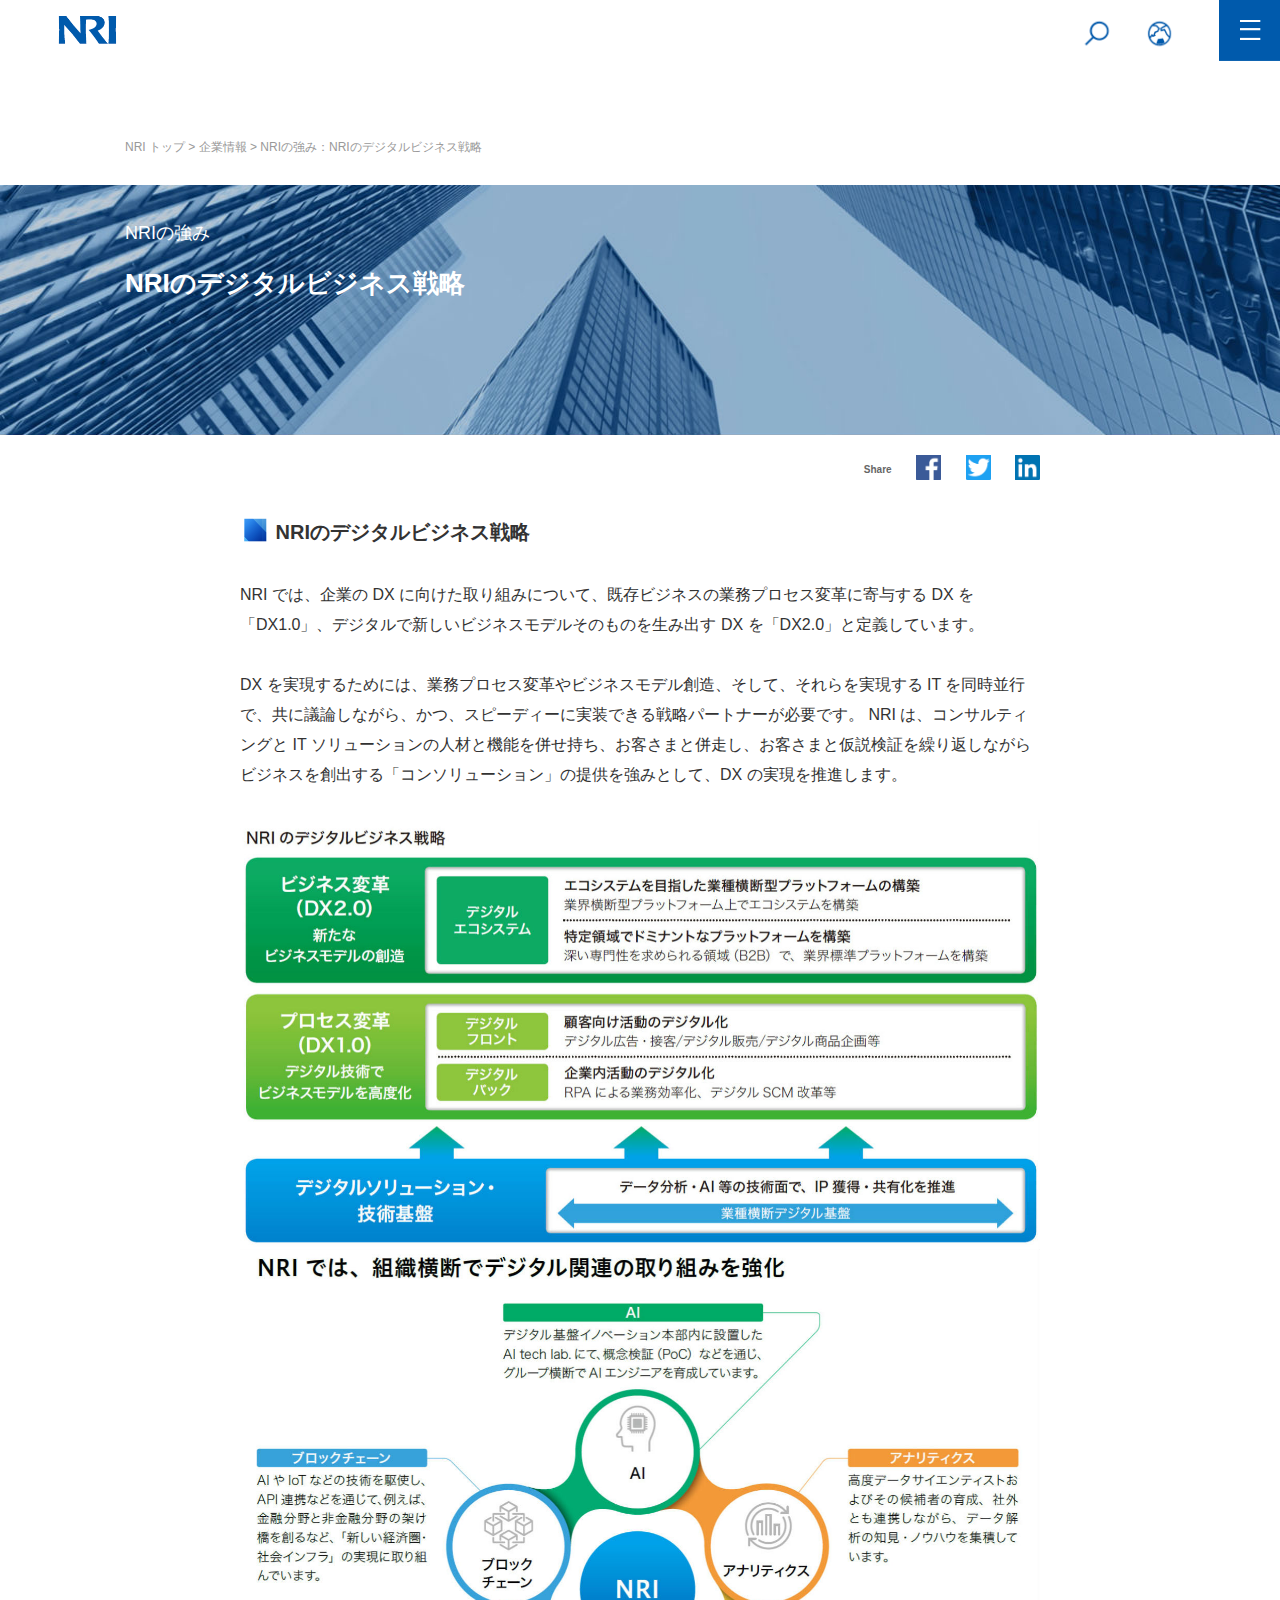
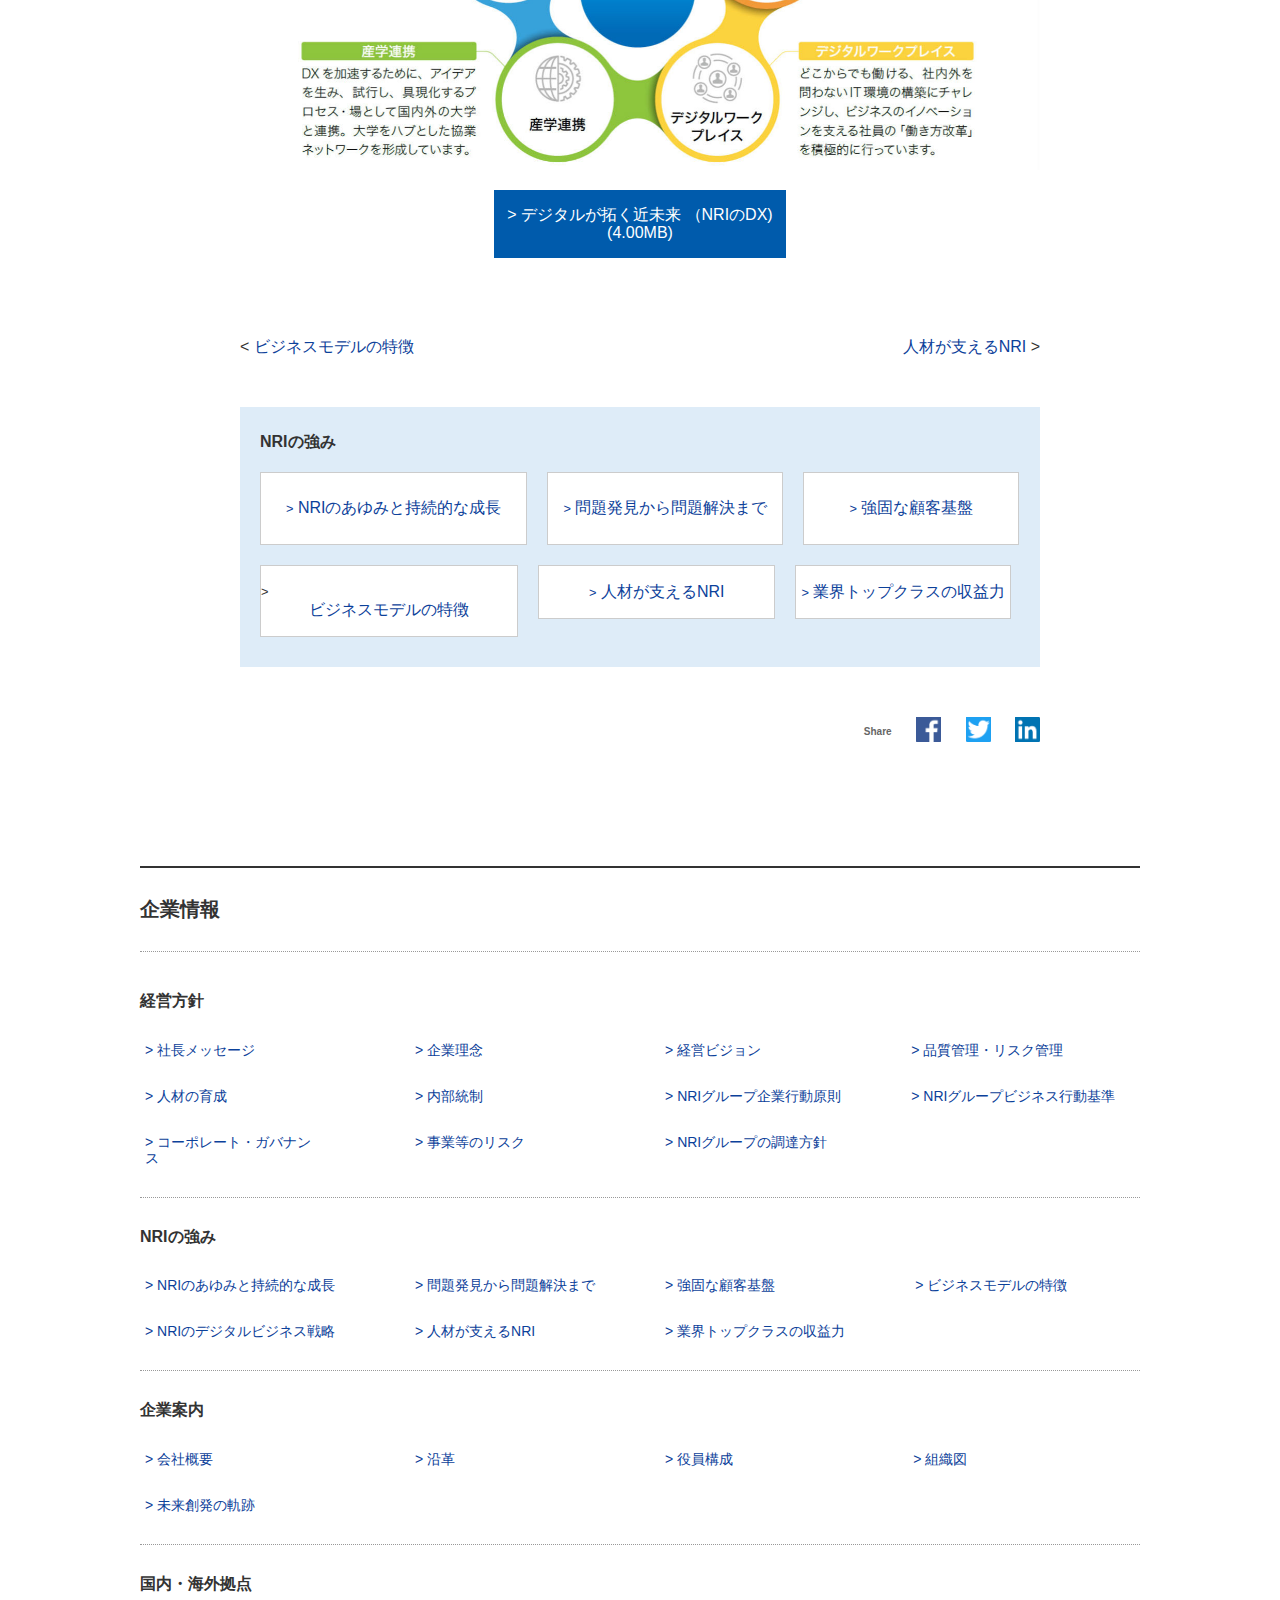
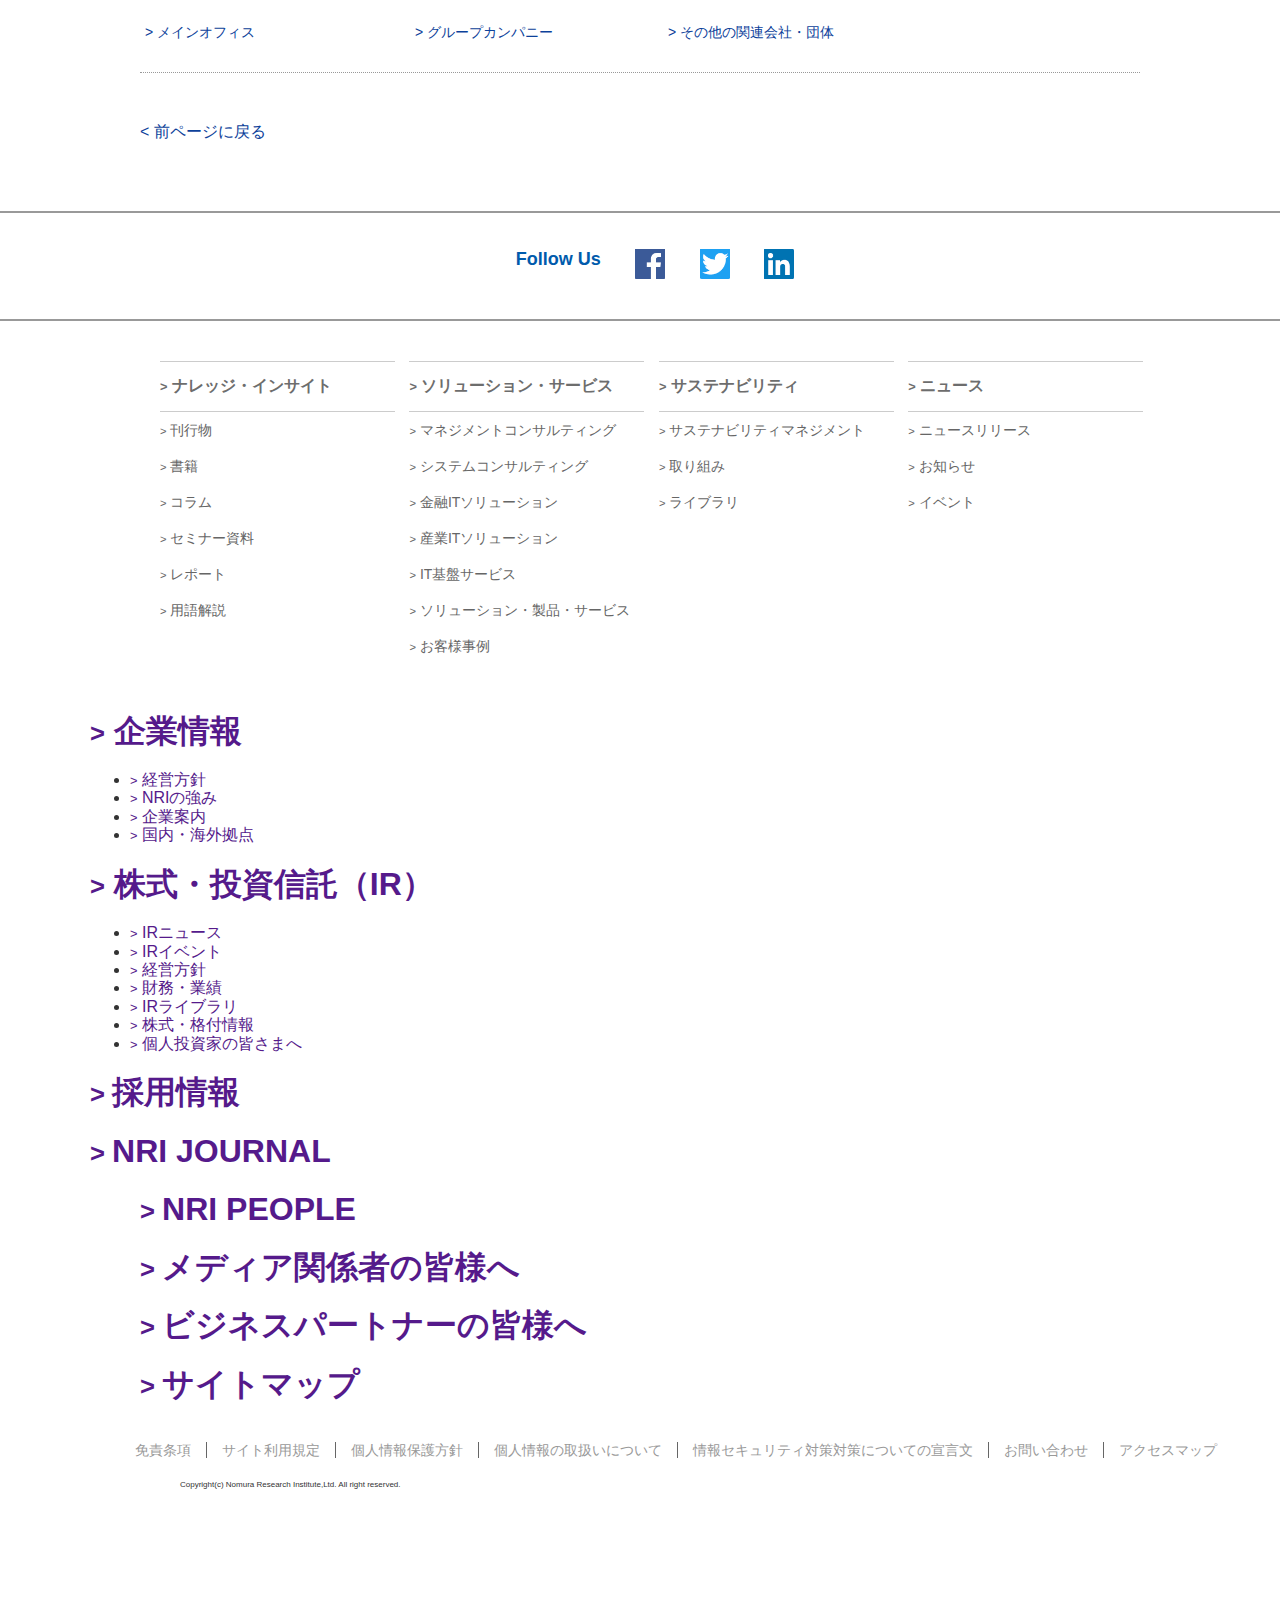
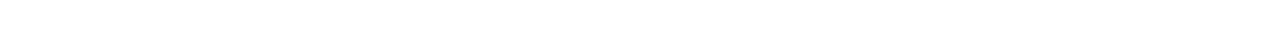
==== NRI/index.html @ 9b0a31e4 "レイアウト崩れの修正途中まで 写真サイズ調整 ファイル名変更" ====
<!DOCTYPE html>
<html lang="ja">

<head>
    <meta charset="UTF-8">
    <title>NRIの強み</title>
    <script src="http://ajax.googleapis.com/ajax/libs/jquery/1.9.1/jquery.min.js"></script>
    <link rel="stylesheet" href="../css/normalize.css">
    <link rel="stylesheet" href="../css/style.css">
    <script>
        $(function () {
            var topBtn = $('.pagetop');
            topBtn.hide();
            $(window).scroll(function () {
                if ($(this).scrollTop() > 100) {
                    topBtn.fadeIn();
                } else {
                    topBtn.fadeOut();
                }
            });
            topBtn.click(function () {
                $('body,  html').animate({
                    scrollTop: 0
                }, 500);
                return false;
            });
        });</script>
</head>

<body>
    <div id="page">
        <div class="headerimages">
            <ul class="topicon">
                <li>
                    <a href="">
                        <img src="../images/04image.png" width="100" height="60" alt="NRI">
                    </a>
                </li>
            </ul>
            <ul class="seach">
                <li>
                    <a href="">
                        <img src="../images/05image.png" width="40" height="35" alt="検索"></a>
                    </a>
                </li>
                <li>
                    <a href="">
                        <img src="../images/06image.png" width="45" height="35" alt="言語">
                    </a>
                </li>
                <li class="memu">
                    <a href="">
                        <img src="../images/10image.png" width="64" height="67" alt="メニュー">
                    </a>
                </li>
            </ul>
        </div>

        <header id="siteheader">
            <div class="topic">
                <p><a href="#">NRI トップ</a> &gt; <a href="#">企業情報</a> &gt; NRIの強み：NRIのデジタルビジネス戦略</p>
            </div>
            <section class="topimage">
                <div class="ontext">
                    <p>NRIの強み</p>
                    <h1>NRIのデジタルビジネス戦略</h1>
                </div>
                <img src="../images/01image.jpg" width="100%" height="250" alt="イメージ画">
            </section>
        </header>

        <div id="pagemain">
            <div class="sns">
                <ul class="snslist">
                    <li class="snstext">Share</li>
                    <li>
                        <a href="">
                            <img src="../images/08image.png" width="25" height="25" alt="facebook">
                        </a>
                    </li>
                    <li>
                        <a href="">
                            <img src="../images/07image.png" width="25" height="25" alt="twitter">
                        </a>
                    </li>
                    <li>
                        <a href="">
                            <img src="../images/09image.png" width="25" height="25" alt="LinkedIn">
                        </a>
                    </li>
                </ul>
            </div>

            <section class="firsttext">
                <ul>
                    <li><img src="../images/indentimage.png" width="30" height="30" alt="インデント"></li>
                    <li class="indenttext">NRIのデジタルビジネス戦略</li>
                </ul>
                <p>NRI では、企業の DX に向けた取り組みについて、既存ビジネスの業務プロセス変革に寄与する
                    DX を「DX1.0」、デジタルで新しいビジネスモデルそのものを生み出す DX を「DX2.0」と定義しています。</p>
                <p>DX を実現するためには、業務プロセス変革やビジネスモデル創造、そして、それらを実現する IT
                    を同時並行で、共に議論しながら、かつ、スピーディーに実装できる戦略パートナーが必要です。
                    NRI は、コンサルティングと IT
                    ソリューションの人材と機能を併せ持ち、お客さまと併走し、お客さまと仮説検証を繰り返しながらビジネスを創出する「コンソリューション」の提供を強みとして、DX
                    の実現を推進します。</p>
                <div class="mainimage">
                    <img src="../images/02image.jpg" width="800" height="430" alt="NRIのデジタルビジネス戦略イメージ">
                    <img src="../images/03image.jpg" width="800" height="520" alt="組織連携図">
                </div>
            </section>

            <div class="pdf">
                <a href="">
                    <p> &gt; デジタルが拓く近未来 （NRIのDX) (4.00MB)</p>
                </a>
            </div>

            <div class="base">
                <div class="back">
                    <p>&lt; <a href="">ビジネスモデルの特徴</a></p>
                </div>

                <div class="next">
                    <p><a href="">人材が支えるNRI </a>&gt;</p>
                </div>
            </div>

            <div class="mass">
                <div class="masstext">
                    <p>NRIの強み</p>
                </div>

                <div class="allblock">
                    <div class="a-block">
                        <a href="">
                            <p><small>&gt;</small> NRIのあゆみと持続的な成長</p>
                        </a>
                    </div>
                    <div class="b-block">
                        <a href="">
                            <p><small>&gt;</small> 問題発見から問題解決まで</p>
                        </a>
                    </div>
                    <div class="c-block">
                        <a href="">
                            <p><small>&gt;</small> 強固な顧客基盤</p>
                        </a>
                    </div>
                    <div class="d-block">
                            <p><small>&gt;</small><a href=""> ビジネスモデルの特徴</a></p>
                    </div>
                    <div class="e-block">
                        <a href="">
                            <p><small>&gt;</small> 人材が支えるNRI</p>
                        </a>
                    </div>
                    <div class="f-block">
                        <a href="">
                            <p><small>&gt;</small> 業界トップクラスの収益力</p>
                        </a>
                    </div>
                </div>
            </div>

            <div class="sns">
                <ul class="snslist">
                    <li class="snstext">Share</li>
                    <li>
                        <a href="">
                            <img src="../images/08image.png" width="25" height="25" alt="facebook">
                        </a>
                    </li>
                    <li>
                        <a href="">
                            <img src="../images/07image.png" width="25" height="25" alt="twitter">
                        </a>
                    </li>
                    <li>
                        <a href="">
                            <img src="../images/09image.png" width="25" height="25" alt="LinkedIn">
                        </a>
                    </li>
                </ul>
            </div>
        </div>

        <div id="pagesub">
            <article>
                <div class="bottomlist">
                    <h1>企業情報</h1>
                </div>
                <section class="listgroup">
                    <h2 class="listheadA">経営方針</h2>
                    <ul class="listgroupA">
                        <div class="diva">
                            <a href="">
                                <li>&gt; 社長メッセージ</li>
                                <li>&gt; 人材の育成</li>
                                <li>&gt; コーポレート・ガバナンス</li>
                            </a>
                        </div>
                    </ul>

                    <ul class="listgroupB">
                        <div class="divb">
                            <a href="">
                                <li>&gt; 企業理念</li>
                                <li>&gt; 内部統制</li>
                                <li>&gt; 事業等のリスク</li>
                            </a>
                        </div>
                    </ul>

                    <ul class="listgroupC">
                        <div class="divc">
                            <a href="">
                                <li>&gt; 経営ビジョン</li>
                                <li>&gt; NRIグループ企業行動原則</li>
                                <li>&gt; NRIグループの調達方針</li>
                            </a>
                        </div>
                    </ul>

                    <ul class="listgroupD">
                        <div class="divd">
                            <a href="">
                                <li>&gt; 品質管理・リスク管理</li>
                                <li>&gt; NRIグループビジネス行動基準</li>
                            </a>
                        </div>
                    </ul>

                    <h2 class="listheadB">NRIの強み</h2>
                    <ul class="listgroupE">
                        <div class="dive">
                            <a href="">
                                <li>&gt; NRIのあゆみと持続的な成長</li>
                                <li>&gt; NRIのデジタルビジネス戦略</li>
                            </a>
                        </div>
                    </ul>

                    <ul class="listgroupF">
                        <div class="divf">
                            <a href="">
                                <li>&gt; 問題発見から問題解決まで</li>
                                <li>&gt; 人材が支えるNRI</li>
                            </a>
                        </div>
                    </ul>

                    <ul class="listgroupG">
                        <div class="divg">
                            <a href="">
                                <li>&gt; 強固な顧客基盤</li>
                                <li>&gt; 業界トップクラスの収益力</li>
                            </a>
                        </div>
                    </ul>

                    <ul class="listgroupH">
                        <div class="divh">
                            <a href="">
                                <li>&gt; ビジネスモデルの特徴</li>
                            </a>
                        </div>
                    </ul>

                    <h2 class="listheadC">企業案内</h2>
                    <ul class="listgroupI">
                        <div class="divi">
                            <a href="">
                                <li>&gt; 会社概要</li>
                                <li>&gt; 未来創発の軌跡</li>
                            </a>
                        </div>
                    </ul>

                    <ul class="listgroupJ">
                        <div class="divj">
                            <a href="">
                                <li>&gt; 沿革</li>
                            </a>
                        </div>
                    </ul>

                    <ul class="listgroupK">
                        <div class="divk">
                            <a href="">
                                <li>&gt; 役員構成</li>
                            </a>
                        </div>
                    </ul>

                    <ul class="listgroupL">
                        <div class="divl">
                            <a href="">
                                <li>&gt; 組織図</li>
                            </a>
                        </div>
                    </ul>

                    <h2 class="listheadD">国内・海外拠点</h2>
                    <ul class="listgroupM">
                        <div class="divm">
                            <a href="">
                                <li>&gt; メインオフィス</li>
                            </a>
                        </div>
                    </ul>

                    <ul class="listgroupN">
                        <div class="divn">
                            <a href="">
                                <li>&gt; グループカンパニー</li>
                            </a>
                        </div>
                    </ul>

                    <ul class="listgroupO">
                        <div class="divo">
                            <a href="">
                                <li>&gt; その他の関連会社・団体</li>
                            </a>
                        </div>
                    </ul>
                    <div class="backb">
                        <p><a href="">&lt; 前ページに戻る</a></p>
                    </div>
                </section>
            </article>
        </div>

        <div class="bottomsns">
            <ul class="bottomsnslist">
                <li class="bottomsnstext">Follow Us</li>
                <li>
                    <a href="">
                        <img src="../images/08image.png" width="30" height="30" alt="facebook">
                    </a>
                </li>
                <li>
                    <a href="">
                        <img src="../images/07image.png" width="30" height="30" alt="twitter">
                    </a>
                </li>
                <li>
                    <a href="">
                        <img src="../images/09image.png" width="30" height="30" alt="LinkedIn">
                    </a>
                </li>
            </ul>
        </div>

        <div id="footer">
            <div class="side">
                <ul class="foot">
                    <li class="footlist">
                        <ul>
                            <li class="footlisttittleA">
                                <a href=""><small>&gt;</small> ナレッジ・インサイト</a>
                            </li>
                            <ul class="footlistmenu">
                                <li><a href=""><small>&gt;</small> 刊行物</a></li>
                                <li><a href=""><small>&gt;</small> 書籍</a></li>
                                <li><a href=""><small>&gt;</small> コラム</a></li>
                                <li><a href=""><small>&gt;</small> セミナー資料</a></li>
                                <li><a href=""><small>&gt;</small> レポート</a></li>
                                <li><a href=""><small>&gt;</small> 用語解説</a></li>
                            </ul>
                        </ul>
                    </li>
                </ul>


                <ul class="foot">
                    <li class="footlist">
                        <ul>
                            <li class="footlisttittleA">
                                <a href=""><small>&gt;</small> ソリューション・サービス</a>
                            </li>
                            <ul class="footlistmenu">
                                <li><a href=""><small>&gt;</small> マネジメントコンサルティング</a></li>
                                <li><a href=""><small>&gt;</small> システムコンサルティング</a></li>
                                <li><a href=""><small>&gt;</small> 金融ITソリューション</a></li>
                                <li><a href=""><small>&gt;</small> 産業ITソリューション</a></li>
                                <li><a href=""><small>&gt;</small> IT基盤サービス</a></li>
                                <li><a href=""><small>&gt;</small> ソリューション・製品・サービス</a></li>
                                <li><a href=""><small>&gt;</small> お客様事例</a></li>
                            </ul>
                        </ul>
                    </li>
                </ul>

                <ul class="foot">
                    <li class="footlist">
                        <ul>
                            <li class="footlisttittleA">
                                <a href=""><small>&gt;</small> サステナビリティ</a>
                            </li>
                            <ul class="footlistmenu">
                                <li><a href=""><small>&gt;</small> サステナビリティマネジメント</a></li>
                                <li><a href=""><small>&gt;</small> 取り組み</a></li>
                                <li><a href=""><small>&gt;</small> ライブラリ</a></li>
                            </ul>
                        </ul>
                    </li>
                </ul>

                <ul class="foot">
                    <li class="footlist">
                        <ul>
                            <li class="footlisttittleA">
                                <a href=""><small>&gt;</small> ニュース</a>
                            </li>
                            <ul class="footlistmenu">
                                <li><a href=""><small>&gt;</small> ニュースリリース</a></li>
                                <li><a href=""><small>&gt;</small> お知らせ</a></li>
                                <li><a href=""><small>&gt;</small> イベント</a></li>
                            </ul>
                        </ul>
                    </li>
                </ul>
            </div>

            <section class="side2">
                <section class="footlistA2">
                    <div class="footlisttittleA2">
                        <a href="">
                            <h1><small>&gt;</small> 企業情報</h1>
                        </a>
                    </div>
                    <ul>
                        <li><a href=""><small>&gt;</small> 経営方針</a></li>
                        <li><a href=""><small>&gt;</small> NRIの強み</a></li>
                        <li><a href=""><small>&gt;</small> 企業案内</a></li>
                        <li><a href=""><small>&gt;</small> 国内・海外拠点</a></li>
                    </ul>
                </section>

                <section class="footlistB">
                    <div class="footlisttittleB">
                        <a href="">
                            <h1><small>&gt;</small> 株式・投資信託（IR）</h1>
                        </a>
                    </div>
                    <ul>
                        <li><a href=""><small>&gt;</small> IRニュース</a></li>
                        <li><a href=""><small>&gt;</small> IRイベント</a></li>
                        <li><a href=""><small>&gt;</small> 経営方針</a></li>
                        <li><a href=""><small>&gt;</small> 財務・業績</a></li>
                        <li><a href=""><small>&gt;</small> IRライブラリ</a></li>
                        <li><a href=""><small>&gt;</small> 株式・格付情報</a></li>
                        <li><a href=""><small>&gt;</small> 個人投資家の皆さまへ</a></li>
                    </ul>
                </section>

                <section class="footlistC">
                    <div class="footlisttittleC">
                        <a href="">
                            <h1><small>&gt; </small>採用情報</h1>
                        </a>
                </section>

                <section class="footlistD">
                    <div class="footlisttittleD">
                        <a href="">
                            <h1><small>&gt; </small>NRI JOURNAL</h1>
                        </a>
                </section>
            </section>

            <section class="side">
                <section class="footlistE">
                    <div class="footlisttittleE">
                        <a href="">
                            <h1><small>&gt; </small>NRI PEOPLE</h1>
                        </a>
                    </div>
                </section>

                <section class="footlistF">
                    <div class="footlisttittleF">
                        <a href="">
                            <h1><small>&gt; </small>メディア関係者の皆様へ</h1>
                        </a>
                </section>

                <section class="footlistG">
                    <div class="footlisttittleG">
                        <a href="">
                            <h1><small>&gt; </small>ビジネスパートナーの皆様へ</h1>
                        </a>
                </section>

                <section class="footlistH">
                    <div class="footlisttittleH">
                        <a href="">
                            <h1><small>&gt; </small>サイトマップ</h1>
                        </a>
                </section>
            </section>
        </div>
    </div>

    <fotter id="sitefotter">
        <nav id="fotternavi">
            <ul>
                <li><a href="">免責条項</a></li>
                <li><a href="">サイト利用規定</a></li>
                <li><a href="">個人情報保護方針</a></li>
                <li><a href="">個人情報の取扱いについて</a></li>
                <li><a href="">情報セキュリティ対策対策についての宣言文</a></li>
                <li><a href="">お問い合わせ</a></li>
                <li><a href="">アクセスマップ</a></li>
            </ul>
        </nav>

        <p id="copyright"><small>Copyright(c) Nomura Research Institute,Ltd. All right reserved.</small></p>
        <p class="pagetop"><a href="#page"><img src="../images/11image.png" width="70" height="70" alt="pagetop"></a>
        </p>
    </fotter>


</body>

</html>
---- css/style.css ----
body {color: #333333;}
body {
    font-family: sans-serif;
}

/*ヘッダー*/
.headerimages ul {
    list-style: none;
    text-align: right;
    margin: 0;
}
.headerimages {
    margin-bottom: 70px;
}
.headerimages::before {
    clear: both;
    content: "";
    display: block;
}

.seach li {
    display: inline-block;
    vertical-align: middle;
    padding-left: 15px;
}
.memu a {
    padding-left: 15px;
}
.seacha li a {
    display: block;
}
.topicon {
    text-align: left;
    float: left;
    left: 0;
    top: 0;
    margin: 0;
    padding-left: 40px;
}

.topic p {
    color: #999;
    padding: 0;
    font-size: 12px;
    width: 400px;
    margin: 0 0 30px 125px;
}
.topic a { 
    color: #999;
}
a {
    text-decoration: none;
}

.topic p a:visited {
    color: #999;
}
.ontext p {
    font-size: 18px;
    margin: 0;
}
.ontext h1 {
    font-size: 26px;
    margin-top: 25px;
}
.ontext {
    color: #fff;
    width: 500px;
    position: absolute;
    top: 38px;
    left: 125px;
}
.topimage {
    position: relative;
}
.topimage img {vertical-align: bottom;}
.snstext {
    font-weight: bold;
    font-size: 10px;
    color: #666666;
}
.sns ul {
    text-align: right;
    margin: 20px auto 20px;
    width: 800px;
    padding: 0;
}
.sns ul li {
    list-style: none;
    display: inline-block;
    vertical-align: middle;
}
.sns ul li a {
    padding-left: 20px;
}

/*pagebody*/
#pagemain {
    width: 1100px;
    margin: 0 auto 120px;
}
#sitefotter {
    width: 1100px;
    margin: 0 auto;
}

.firsttext ul {
    font-size: 20px;
    font-weight: bold;
    width: 800px;
    margin-bottom: 35px;
    margin: 30px auto;
    padding-top: 5px;
    list-style: none;
    padding: 0;
}
.firsttext ul li {
    display: inline-block;
    vertical-align: middle;
}
.firsttext p {
    font-size: 16px;
    line-height: 1.875;
    width: 800px;
    margin: 0 auto 30px;
}
.mainimage img {
    margin: 0 auto;
    display: block;
}

/*pdf*/
.pdf p {
    color: #fff;
    background-color: #005bac;
    border: solid 1px #005bac;
    width: 280px;
    margin: 20px auto;
    padding: 15px 5px;
    text-align: center;
}
.pdf a {
    text-decoration: none;
    display: block;
}
.pdf a:hover {
    opacity: 0.8;
    transition: 0.6s;
}

/*両サイド*/
.base {
    clear: both;
    content: "";
    display: block;
    margin: 80px 150px 0;
}
.back p {
    text-align: left;
    float: left;
    padding: 0;
    margin: 0;
}
.next p {
    text-align: right;
}
.base a {
    color: #0c419a;
    text-decoration: none;
}
.base a:hover {text-decoration: underline;}

/*6ブロ*/
.masstext {
    font-weight: bold;
    padding: 10px 0 5px 20px;
}
.mass {
    background-color: #deecf8;
    width: 800px;
    height: 260px;
    margin: 50px auto;
}
.mass a {
    color: #0c419a;
    text-decoration: none;
    display: block;
    transition: 0.6s;
}
.allblock a:hover {
    background-color: #f4f4f4;
}
.mass:after {
    clear: both;
    content: "";
    display: block;
}
.a-block, 
.b-block, 
.c-block, 
.d-block,
.e-block,
.f-block {
    float: left;
    margin-left: 20px;
    margin-bottom: 20px;
    background-color: #fff;
    border: solid #ccc;
    border-width: thin;
}
.a-block a {padding: 10px 25px;}
.b-block a {padding: 10px 15px;}
.c-block a {padding: 10px 45px;}
.d-block a {padding: 1px 48px;}
.e-block a {padding: 1px 50px;}
.f-block a {padding: 1px 5px;}

.middlesns {
    clear: both;
    content: "";
    display: block;
    margin-bottom: 140px;
}
.subimage {
    float: right;
    margin: 10px 300px 100px;
}
.bottomlist {
    clear: both;
    content: "";
    display: block;
}

/*リスト*/
#footer::after {
    clear: both;
    content: "";
    display: block;
}
#pagesub {
    width: 1100px;
    margin: 0 auto;
}
.bottomlist h1 {
    border-top: solid 2px #333333;
    border-bottom: dotted 1px #999999;
    margin: 0 50px;
    padding: 30px 0;
    font-size: 20px;
}
.listheadA {
    margin-left: 50px;
    margin-top: 40px;
    margin-bottom: 0;
    font-size: 16px;
}
.listgroupA {
    list-style: none;
    margin-left: 0px;
    margin-right: 20px;
    width: 210px;
    float: left;
}
.listgroup li {
    padding: 15px;
    font-size: 14px;
    color: #0c419a;
    list-style: none;
}

a li:hover {text-decoration: underline;}

.listgroupB {float: left;}

.listgroupC {
    float: left;
    padding-left: 40px;
    margin-left: 70px;
}

.listgroupD {float: left;}

.listgroupD li {padding-right: 40px;}

.listheadB {
    clear: both;
    content: "";
    display: block;
    border-top: 1px dotted #999999;
    margin: 0 50px;
    padding: 30px 0 0;
    font-size: 16px;
}
.listgroupE {
    float: left;
    margin-left: 0px;
    margin-right: 20px;
    width: 230px;
}
.listgroupF {
    float: left;
    padding-left: 20px;
}
.listgroupG,
.listgroupH {float: left;}

.listheadC {
    clear: both;
    content: "";
    display: block;
    border-top: 1px dotted #999999;
    margin: 0 50px;
    padding: 30px 0 0;
    font-size: 16px;
}

.listgroupI {
    float: left;
    margin-left: 0px;
    margin-right: 20px;
    width: 210px;
}

.listgroupJ {float: left;}

.listgroupK {
    float: left;
    margin-left: 140px;
}
.listgroupL {
    float: left;
    margin-left: 110px;
}
.listheadD {
    clear: both;
    content: "";
    display: block;
    border-top: 1px dotted #999999;
    margin: 0 50px;
    padding: 30px 0 0;
    font-size: 16px;
}
.listgroupM {
    float: left;
    margin-left: 0px;
    margin-right: 20px;
    width: 210px;
}

.listgroupN {float: left;}

.listgroupO {
    float: left;
    margin-left: 45px;
}
.backb p  {
    clear: both;
    content: "";
    display: block;
    border-top: 1px dotted #999999;
    margin: 0 0 0 50px;
    padding: 50px 0 70px;
    font-size: 16px;
    color: #0c419a;
    width: 1000px;
}
.backb a {color: #0c419a}

.backb a:hover{
    text-decoration: underline;
    color: #0c419a;
}
.bottomsns {
    border: solid 2px #999999;
    border-left: none;
    border-right: none;
}
.bottomsnslist {
    list-style: none;
    text-align: center;
    padding: 20px 0;
}
.bottomsnslist li {
    display: inline-block;
    padding-left: 30px;
    vertical-align: text-top;
}
.bottomsnstext {
    color: #005bac;
    font-weight: bold;
    font-size: 18px;
}
/*下部リスト*/
#footer {
    width: 1100px;
    margin: 40px auto;
}





.side {
    width: 1000px;
    margin: 0 auto;
}
.side li {
    list-style: none;
}
.foot {
    display: inline-block;
    vertical-align: top;
    display: inline-block;
    padding-left: 20px;
    margin: 0;
    width: 225px;
    height: 330px;
}
.footlist {
    height: 300px;
    width: 235px;
}
.foot:last-child {
    margin-right: 0;
}
.foot ul {
    padding: 0;
}
.footlisttittleA {
    border-top: solid 1px #cccccc;
    border-bottom: solid 1px #cccccc;
}
.footlisttittleA a {
    font-size: 16px;
    font-weight: bold;
    color: #6D6D6D;
    padding: 15px 0;
    margin: 0;
    display: block;
}  
.footlistmenu a {
    padding: 10px 0;
    display: block;
    font-size: 14px;
    color: #666666;
}
.foot a:hover {
    text-decoration: underline;
}
















/*フッター*/

#fotternavi ul {
    list-style: none;
    margin: 40px 0 20px 80px;
}
#fotternavi li  {
    text-decoration: none;
    font-size: 14px;
    border-left: solid 1px #666666;
    padding: 0 15px;
    text-align: center;
    float: left;
}    
#fotternavi ul :first-child {
    border-left: none;
}
#fotternavi a { 
    color: #999;
    padding-bottom: 1px;}

#fotternavi ul li a:hover { 
    text-decoration: underline;}

#fotternavi {
    clear: both;
    content: "";
    display: block;
}

#copyright {
    clear: both;
    content: "";
    display: block;
    font-size: 10px;
    float: left;
    margin: 20px 0 150px 180px;
}
.pagetop {
    position: fixed;
    bottom: 0px;
    right: 0px;
}
p.pagetop {
    margin: 0;
}
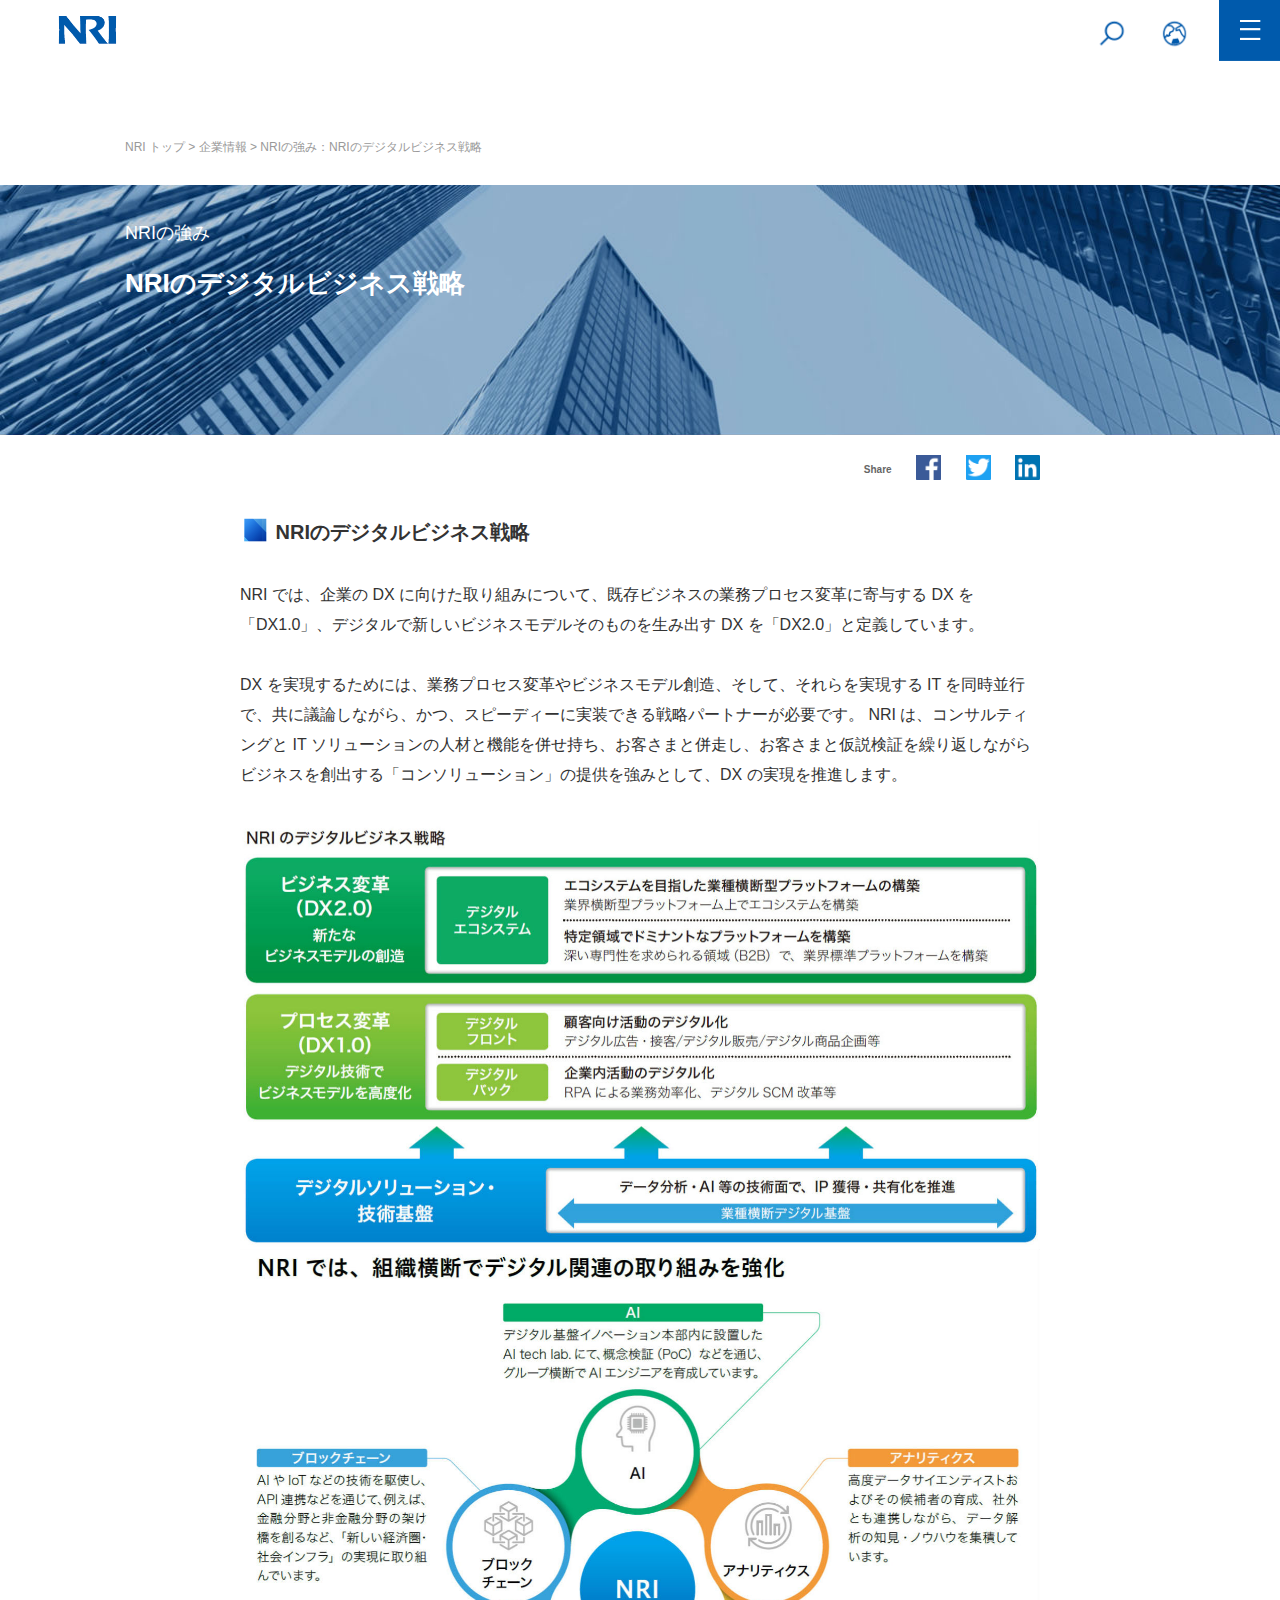
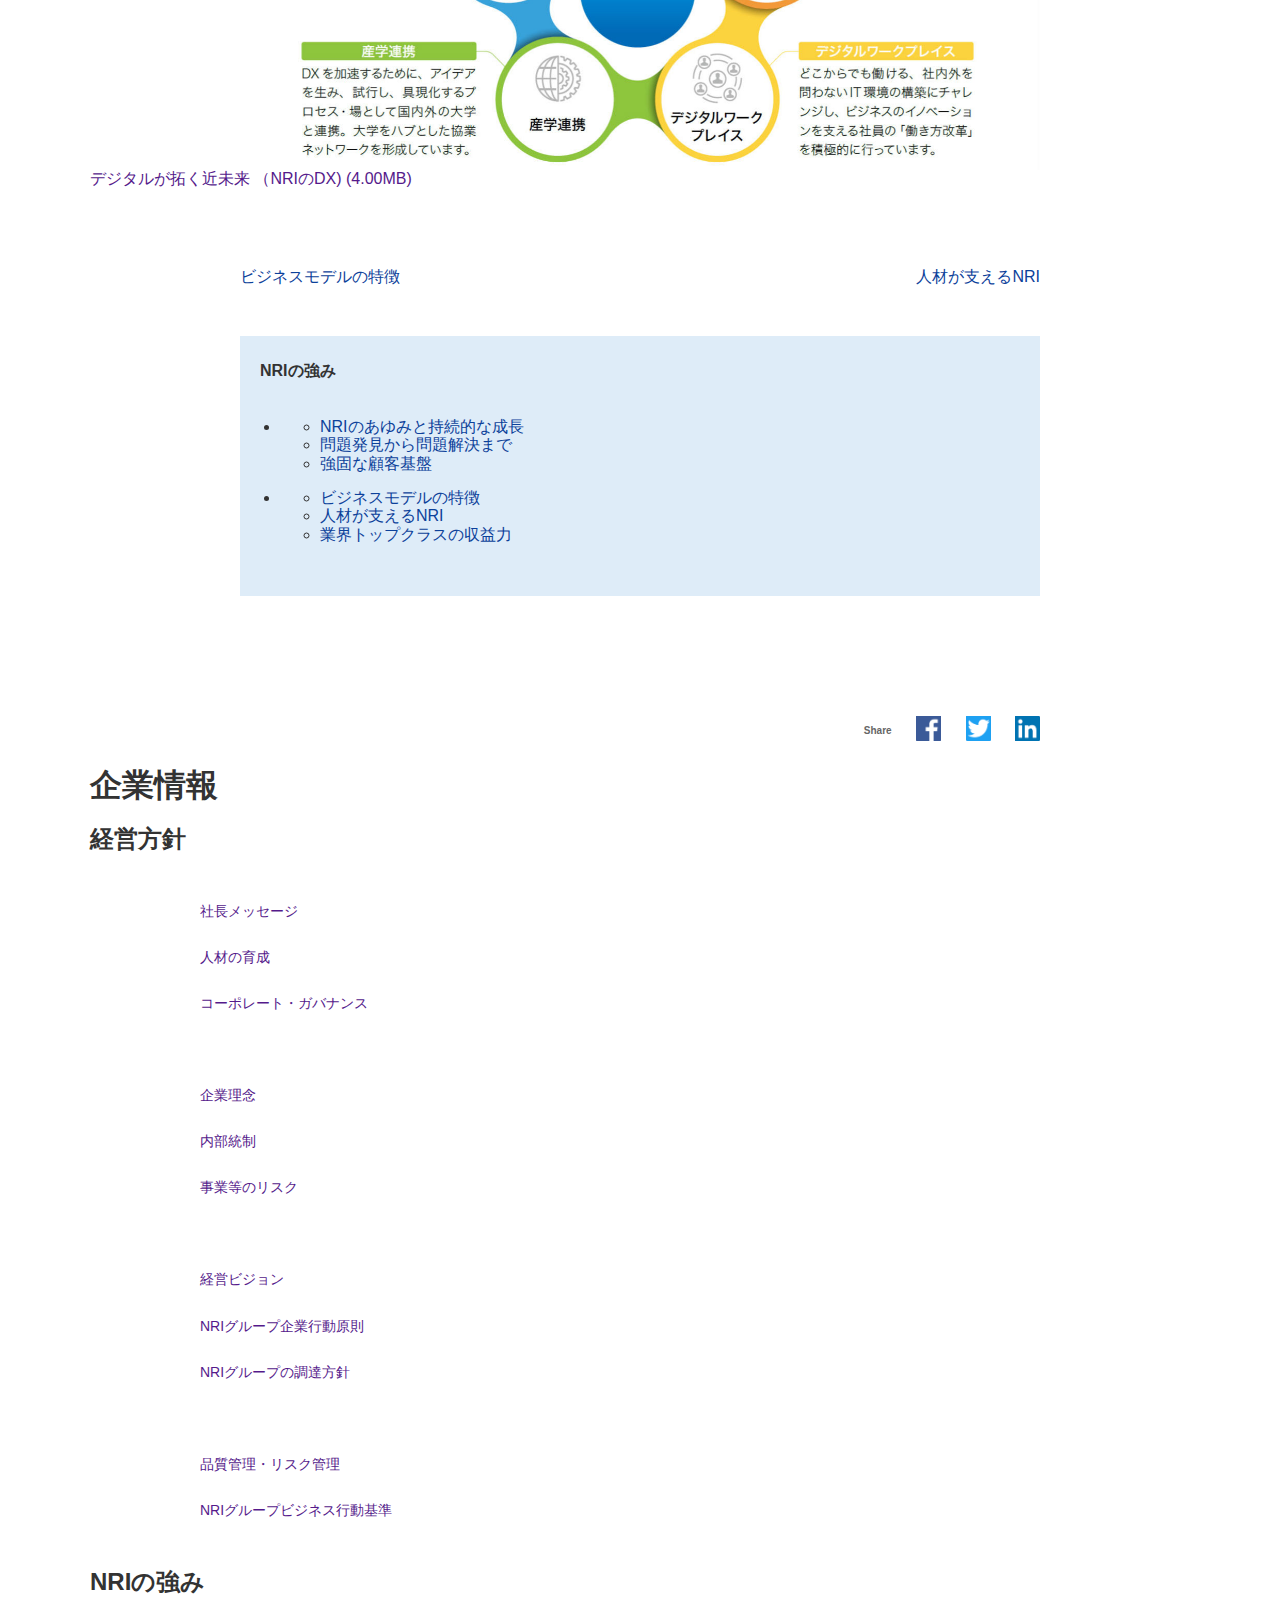
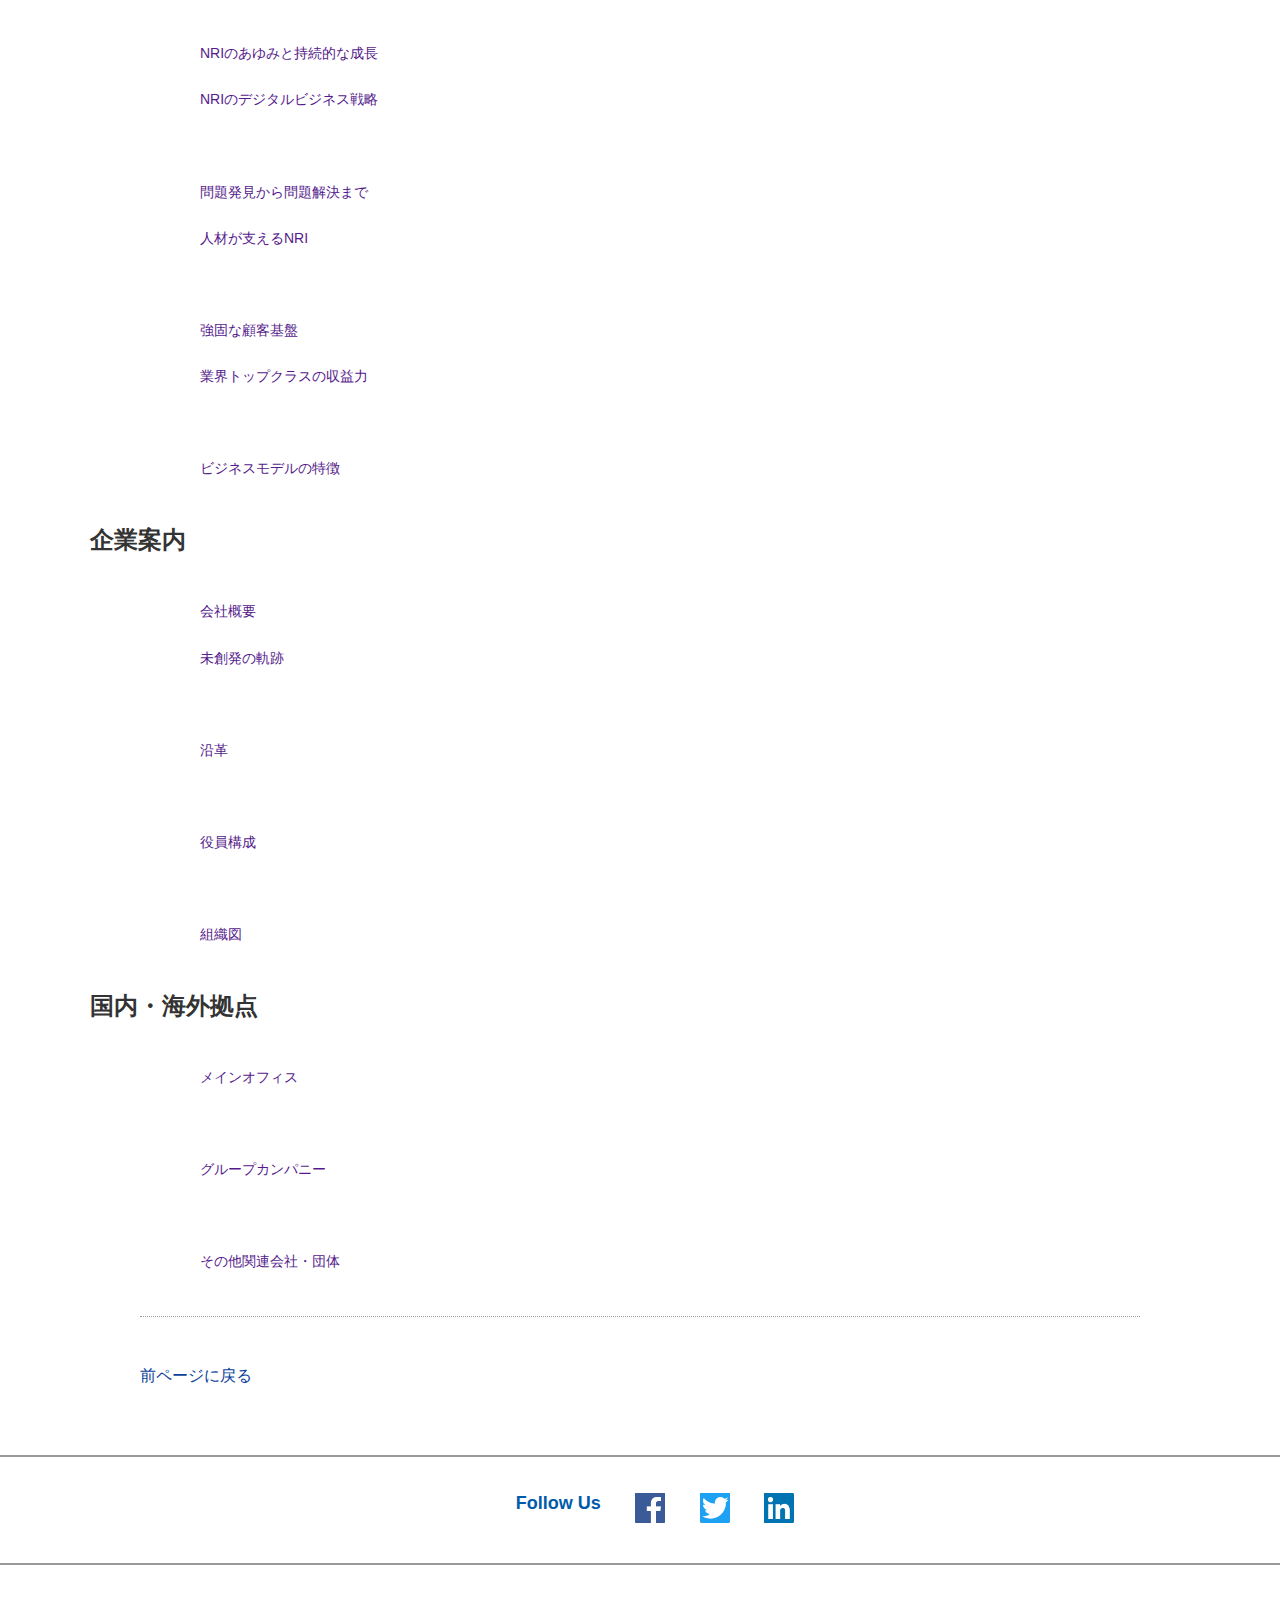
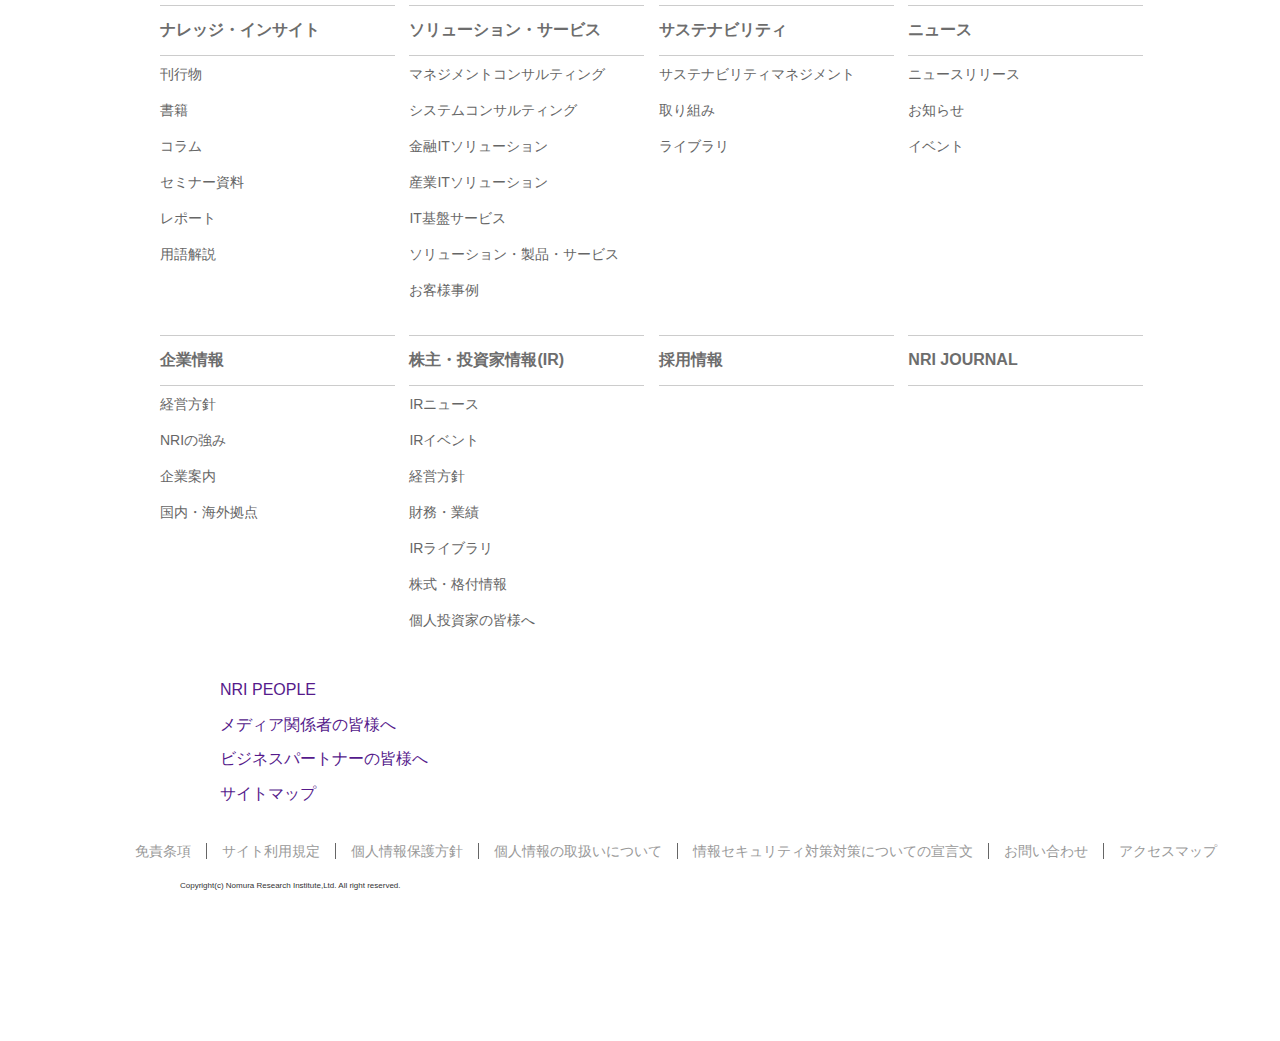
==== commit f8008a4b: "ファイル名修正、コード修正" ====
--- a/NRI/index.html
+++ b/NRI/index.html
@@ -48,7 +48,7 @@
                         <img src="../images/06image.png" width="45" height="35" alt="言語">
                     </a>
                 </li>
-                <li class="memu">
+                <li class="menu">
                     <a href="">
                         <img src="../images/10image.png" width="64" height="67" alt="メニュー">
                     </a>
@@ -110,18 +110,18 @@
             </section>
 
             <div class="pdf">
-                <a href="">
-                    <p> &gt; デジタルが拓く近未来 （NRIのDX) (4.00MB)</p>
+                <a href="" class="arrow">
+                    デジタルが拓く近未来 （NRIのDX) (4.00MB)
                 </a>
             </div>
 
             <div class="base">
                 <div class="back">
-                    <p>&lt; <a href="">ビジネスモデルの特徴</a></p>
+                    <p><a href="" class="arrow">ビジネスモデルの特徴</a></p>
                 </div>
 
                 <div class="next">
-                    <p><a href="">人材が支えるNRI </a>&gt;</p>
+                    <p><a href="" class="arrow">人材が支えるNRI</a></p>
                 </div>
             </div>
 
@@ -130,376 +130,397 @@
                     <p>NRIの強み</p>
                 </div>
 
-                <div class="allblock">
-                    <div class="a-block">
-                        <a href="">
-                            <p><small>&gt;</small> NRIのあゆみと持続的な成長</p>
-                        </a>
-                    </div>
-                    <div class="b-block">
-                        <a href="">
-                            <p><small>&gt;</small> 問題発見から問題解決まで</p>
-                        </a>
-                    </div>
-                    <div class="c-block">
-                        <a href="">
-                            <p><small>&gt;</small> 強固な顧客基盤</p>
-                        </a>
-                    </div>
-                    <div class="d-block">
-                            <p><small>&gt;</small><a href=""> ビジネスモデルの特徴</a></p>
-                    </div>
-                    <div class="e-block">
-                        <a href="">
-                            <p><small>&gt;</small> 人材が支えるNRI</p>
-                        </a>
-                    </div>
-                    <div class="f-block">
-                        <a href="">
-                            <p><small>&gt;</small> 業界トップクラスの収益力</p>
-                        </a>
-                    </div>
-                </div>
-            </div>
-
-            <div class="sns">
-                <ul class="snslist">
-                    <li class="snstext">Share</li>
-                    <li>
-                        <a href="">
-                            <img src="../images/08image.png" width="25" height="25" alt="facebook">
-                        </a>
-                    </li>
-                    <li>
-                        <a href="">
-                            <img src="../images/07image.png" width="25" height="25" alt="twitter">
-                        </a>
-                    </li>
-                    <li>
-                        <a href="">
-                            <img src="../images/09image.png" width="25" height="25" alt="LinkedIn">
-                        </a>
+                <ul class="blockA">
+                    <li>
+                        <ul class="blockA-a">
+                            <li>
+                                <a href="" class="arrow">NRIのあゆみと持続的な成長</a>
+                            </li>
+                            <li><a href="" class="arrow">問題発見から問題解決まで</a></li>
+                            <li><a href="" class="arrow">強固な顧客基盤</a></li>
+                        </ul>
+                    </li>
+                </ul>
+
+                <ul class="blockB">
+                    <li>
+                        <ul class="blockB-a">
+                            <li><a href="" class="arrow">ビジネスモデルの特徴</a></li>
+                            <li><a href="" class="arrow">人材が支えるNRI</a></li>
+                            <li><a href="" class="arrow">業界トップクラスの収益力</a></li>
+                        </ul>
                     </li>
                 </ul>
             </div>
         </div>
 
-        <div id="pagesub">
-            <article>
-                <div class="bottomlist">
-                    <h1>企業情報</h1>
-                </div>
-                <section class="listgroup">
-                    <h2 class="listheadA">経営方針</h2>
-                    <ul class="listgroupA">
-                        <div class="diva">
-                            <a href="">
-                                <li>&gt; 社長メッセージ</li>
-                                <li>&gt; 人材の育成</li>
-                                <li>&gt; コーポレート・ガバナンス</li>
-                            </a>
-                        </div>
-                    </ul>
-
-                    <ul class="listgroupB">
-                        <div class="divb">
-                            <a href="">
-                                <li>&gt; 企業理念</li>
-                                <li>&gt; 内部統制</li>
-                                <li>&gt; 事業等のリスク</li>
-                            </a>
-                        </div>
-                    </ul>
-
-                    <ul class="listgroupC">
-                        <div class="divc">
-                            <a href="">
-                                <li>&gt; 経営ビジョン</li>
-                                <li>&gt; NRIグループ企業行動原則</li>
-                                <li>&gt; NRIグループの調達方針</li>
-                            </a>
-                        </div>
-                    </ul>
-
-                    <ul class="listgroupD">
-                        <div class="divd">
-                            <a href="">
-                                <li>&gt; 品質管理・リスク管理</li>
-                                <li>&gt; NRIグループビジネス行動基準</li>
-                            </a>
-                        </div>
-                    </ul>
-
-                    <h2 class="listheadB">NRIの強み</h2>
-                    <ul class="listgroupE">
-                        <div class="dive">
-                            <a href="">
-                                <li>&gt; NRIのあゆみと持続的な成長</li>
-                                <li>&gt; NRIのデジタルビジネス戦略</li>
-                            </a>
-                        </div>
-                    </ul>
-
-                    <ul class="listgroupF">
-                        <div class="divf">
-                            <a href="">
-                                <li>&gt; 問題発見から問題解決まで</li>
-                                <li>&gt; 人材が支えるNRI</li>
-                            </a>
-                        </div>
-                    </ul>
-
-                    <ul class="listgroupG">
-                        <div class="divg">
-                            <a href="">
-                                <li>&gt; 強固な顧客基盤</li>
-                                <li>&gt; 業界トップクラスの収益力</li>
-                            </a>
-                        </div>
-                    </ul>
-
-                    <ul class="listgroupH">
-                        <div class="divh">
-                            <a href="">
-                                <li>&gt; ビジネスモデルの特徴</li>
-                            </a>
-                        </div>
-                    </ul>
-
-                    <h2 class="listheadC">企業案内</h2>
-                    <ul class="listgroupI">
-                        <div class="divi">
-                            <a href="">
-                                <li>&gt; 会社概要</li>
-                                <li>&gt; 未来創発の軌跡</li>
-                            </a>
-                        </div>
-                    </ul>
-
-                    <ul class="listgroupJ">
-                        <div class="divj">
-                            <a href="">
-                                <li>&gt; 沿革</li>
-                            </a>
-                        </div>
-                    </ul>
-
-                    <ul class="listgroupK">
-                        <div class="divk">
-                            <a href="">
-                                <li>&gt; 役員構成</li>
-                            </a>
-                        </div>
-                    </ul>
-
-                    <ul class="listgroupL">
-                        <div class="divl">
-                            <a href="">
-                                <li>&gt; 組織図</li>
-                            </a>
-                        </div>
-                    </ul>
-
-                    <h2 class="listheadD">国内・海外拠点</h2>
-                    <ul class="listgroupM">
-                        <div class="divm">
-                            <a href="">
-                                <li>&gt; メインオフィス</li>
-                            </a>
-                        </div>
-                    </ul>
-
-                    <ul class="listgroupN">
-                        <div class="divn">
-                            <a href="">
-                                <li>&gt; グループカンパニー</li>
-                            </a>
-                        </div>
-                    </ul>
-
-                    <ul class="listgroupO">
-                        <div class="divo">
-                            <a href="">
-                                <li>&gt; その他の関連会社・団体</li>
-                            </a>
-                        </div>
-                    </ul>
-                    <div class="backb">
-                        <p><a href="">&lt; 前ページに戻る</a></p>
-                    </div>
-                </section>
-            </article>
+        <div class="sns">
+            <ul class="snslist">
+                <li class="snstext">Share</li>
+                <li>
+                    <a href="">
+                        <img src="../images/08image.png" width="25" height="25" alt="facebook">
+                    </a>
+                </li>
+                <li>
+                    <a href="">
+                        <img src="../images/07image.png" width="25" height="25" alt="twitter">
+                    </a>
+                </li>
+                <li>
+                    <a href="">
+                        <img src="../images/09image.png" width="25" height="25" alt="LinkedIn">
+                    </a>
+                </li>
+            </ul>
         </div>
-
-        <div class="bottomsns">
-            <ul class="bottomsnslist">
-                <li class="bottomsnstext">Follow Us</li>
-                <li>
-                    <a href="">
-                        <img src="../images/08image.png" width="30" height="30" alt="facebook">
-                    </a>
-                </li>
-                <li>
-                    <a href="">
-                        <img src="../images/07image.png" width="30" height="30" alt="twitter">
-                    </a>
-                </li>
-                <li>
-                    <a href="">
-                        <img src="../images/09image.png" width="30" height="30" alt="LinkedIn">
-                    </a>
-                </li>
-            </ul>
-        </div>
-
-        <div id="footer">
-            <div class="side">
-                <ul class="foot">
-                    <li class="footlist">
-                        <ul>
-                            <li class="footlisttittleA">
-                                <a href=""><small>&gt;</small> ナレッジ・インサイト</a>
-                            </li>
-                            <ul class="footlistmenu">
-                                <li><a href=""><small>&gt;</small> 刊行物</a></li>
-                                <li><a href=""><small>&gt;</small> 書籍</a></li>
-                                <li><a href=""><small>&gt;</small> コラム</a></li>
-                                <li><a href=""><small>&gt;</small> セミナー資料</a></li>
-                                <li><a href=""><small>&gt;</small> レポート</a></li>
-                                <li><a href=""><small>&gt;</small> 用語解説</a></li>
-                            </ul>
-                        </ul>
-                    </li>
-                </ul>
-
-
-                <ul class="foot">
-                    <li class="footlist">
-                        <ul>
-                            <li class="footlisttittleA">
-                                <a href=""><small>&gt;</small> ソリューション・サービス</a>
-                            </li>
-                            <ul class="footlistmenu">
-                                <li><a href=""><small>&gt;</small> マネジメントコンサルティング</a></li>
-                                <li><a href=""><small>&gt;</small> システムコンサルティング</a></li>
-                                <li><a href=""><small>&gt;</small> 金融ITソリューション</a></li>
-                                <li><a href=""><small>&gt;</small> 産業ITソリューション</a></li>
-                                <li><a href=""><small>&gt;</small> IT基盤サービス</a></li>
-                                <li><a href=""><small>&gt;</small> ソリューション・製品・サービス</a></li>
-                                <li><a href=""><small>&gt;</small> お客様事例</a></li>
-                            </ul>
-                        </ul>
-                    </li>
-                </ul>
-
-                <ul class="foot">
-                    <li class="footlist">
-                        <ul>
-                            <li class="footlisttittleA">
-                                <a href=""><small>&gt;</small> サステナビリティ</a>
-                            </li>
-                            <ul class="footlistmenu">
-                                <li><a href=""><small>&gt;</small> サステナビリティマネジメント</a></li>
-                                <li><a href=""><small>&gt;</small> 取り組み</a></li>
-                                <li><a href=""><small>&gt;</small> ライブラリ</a></li>
-                            </ul>
-                        </ul>
-                    </li>
-                </ul>
-
-                <ul class="foot">
-                    <li class="footlist">
-                        <ul>
-                            <li class="footlisttittleA">
-                                <a href=""><small>&gt;</small> ニュース</a>
-                            </li>
-                            <ul class="footlistmenu">
-                                <li><a href=""><small>&gt;</small> ニュースリリース</a></li>
-                                <li><a href=""><small>&gt;</small> お知らせ</a></li>
-                                <li><a href=""><small>&gt;</small> イベント</a></li>
-                            </ul>
-                        </ul>
-                    </li>
-                </ul>
-            </div>
-
-            <section class="side2">
-                <section class="footlistA2">
-                    <div class="footlisttittleA2">
-                        <a href="">
-                            <h1><small>&gt;</small> 企業情報</h1>
-                        </a>
-                    </div>
-                    <ul>
-                        <li><a href=""><small>&gt;</small> 経営方針</a></li>
-                        <li><a href=""><small>&gt;</small> NRIの強み</a></li>
-                        <li><a href=""><small>&gt;</small> 企業案内</a></li>
-                        <li><a href=""><small>&gt;</small> 国内・海外拠点</a></li>
-                    </ul>
-                </section>
-
-                <section class="footlistB">
-                    <div class="footlisttittleB">
-                        <a href="">
-                            <h1><small>&gt;</small> 株式・投資信託（IR）</h1>
-                        </a>
-                    </div>
-                    <ul>
-                        <li><a href=""><small>&gt;</small> IRニュース</a></li>
-                        <li><a href=""><small>&gt;</small> IRイベント</a></li>
-                        <li><a href=""><small>&gt;</small> 経営方針</a></li>
-                        <li><a href=""><small>&gt;</small> 財務・業績</a></li>
-                        <li><a href=""><small>&gt;</small> IRライブラリ</a></li>
-                        <li><a href=""><small>&gt;</small> 株式・格付情報</a></li>
-                        <li><a href=""><small>&gt;</small> 個人投資家の皆さまへ</a></li>
-                    </ul>
-                </section>
-
-                <section class="footlistC">
-                    <div class="footlisttittleC">
-                        <a href="">
-                            <h1><small>&gt; </small>採用情報</h1>
-                        </a>
-                </section>
-
-                <section class="footlistD">
-                    <div class="footlisttittleD">
-                        <a href="">
-                            <h1><small>&gt; </small>NRI JOURNAL</h1>
-                        </a>
-                </section>
-            </section>
-
-            <section class="side">
-                <section class="footlistE">
-                    <div class="footlisttittleE">
-                        <a href="">
-                            <h1><small>&gt; </small>NRI PEOPLE</h1>
-                        </a>
-                    </div>
-                </section>
-
-                <section class="footlistF">
-                    <div class="footlisttittleF">
-                        <a href="">
-                            <h1><small>&gt; </small>メディア関係者の皆様へ</h1>
-                        </a>
-                </section>
-
-                <section class="footlistG">
-                    <div class="footlisttittleG">
-                        <a href="">
-                            <h1><small>&gt; </small>ビジネスパートナーの皆様へ</h1>
-                        </a>
-                </section>
-
-                <section class="footlistH">
-                    <div class="footlisttittleH">
-                        <a href="">
-                            <h1><small>&gt; </small>サイトマップ</h1>
-                        </a>
-                </section>
-            </section>
+    </div>
+
+    <div id="pagesub">
+        <article class="pagesublist">
+            <div class="listheader">
+                <h1>企業情報</h1>
+            </div>
+
+            <h2 class="listhead">経営方針</h2>
+
+            <ul class="listgroup">
+                <li>
+                    <ul class="listchild">
+                        <li><a href="" class="arrow">社長メッセージ</a></li>
+                        <li><a href="" class="arrow">人材の育成</a></li>
+                        <li><a href="" class="arrow">コーポレート・ガバナンス</a></li>
+                    </ul>
+                </li>
+            </ul>
+
+            <ul class="listgroup">
+                <li>
+                    <ul class="listchild">
+                        <li><a href="" class="arrow">企業理念</a></li>
+                        <li><a href="" class="arrow">内部統制</a></li>
+                        <li><a href="" class="arrow">事業等のリスク</a></li>
+                    </ul>
+                </li>
+            </ul>
+
+
+            <ul class="listgroup">
+                <li>
+                    <ul class="listchild">
+                        <li><a href="" class="arrow">経営ビジョン</a></li>
+                        <li><a href="" class="arrow">NRIグループ企業行動原則</a></li>
+                        <li><a href="" class="arrow">NRIグループの調達方針</a></li>
+                    </ul>
+                </li>
+            </ul>
+
+            <ul class="listgroup">
+                <li>
+                    <ul class="listchild">
+                        <li><a href="" class="arrow">品質管理・リスク管理</a></li>
+                        <li><a href="" class="arrow">NRIグループビジネス行動基準</a></li>
+                    </ul>
+                </li>
+            </ul>
+
+            <div class="listB">
+                <h2 class="listhead">NRIの強み</h2>
+
+                <ul class="listgroup">
+                    <li>
+                        <ul class="listchild">
+                            <li><a href="" class="arrow">NRIのあゆみと持続的な成長</a></li>
+                            <li><a href="" class="arrow">NRIのデジタルビジネス戦略</a></li>
+                        </ul>
+                    </li>
+                </ul>
+
+                <ul class="listgroup">
+                    <li>
+                        <ul class="listchild">
+                            <li><a href="" class="arrow">問題発見から問題解決まで</a></li>
+                            <li><a href="" class="arrow">人材が支えるNRI</a></li>
+                        </ul>
+                    </li>
+                </ul>
+
+
+                <ul class="listgroup">
+                    <li>
+                        <ul class="listchild">
+                            <li><a href="" class="arrow">強固な顧客基盤</a></li>
+                            <li><a href="" class="arrow">業界トップクラスの収益力</a></li>
+                        </ul>
+                    </li>
+                </ul>
+
+                <ul class="listgroup">
+                    <li>
+                        <ul class="listchild">
+                            <li><a href="" class="arrow">ビジネスモデルの特徴</a></li>
+                        </ul>
+                    </li>
+                </ul>
+            </div>
+
+            <div class="listC">
+                <h2 class="listhead">企業案内</h2>
+
+                <ul class="listgroup">
+                    <li>
+                        <ul class="listchild">
+                            <li><a href="" class="arrow">会社概要</a></li>
+                            <li><a href="" class="arrow">未創発の軌跡</a></li>
+                        </ul>
+                    </li>
+                </ul>
+
+                <ul class="listgroup">
+                    <li>
+                        <ul class="listchild">
+                            <li><a href="" class="arrow">沿革</a></li>
+                        </ul>
+                    </li>
+                </ul>
+
+
+                <ul class="listgroup">
+                    <li>
+                        <ul class="listchild">
+                            <li><a href="" class="arrow">役員構成</a></li>
+                        </ul>
+                    </li>
+                </ul>
+
+                <ul class="listgroup">
+                    <li>
+                        <ul class="listchild">
+                            <li><a href="" class="arrow">組織図</a></li>
+                        </ul>
+                    </li>
+                </ul>
+            </div>
+
+            <div class="listD">
+                <h2 class="listhead">国内・海外拠点</h2>
+                <ul class="listgroup">
+                    <li>
+                        <ul class="listchild">
+                            <li><a href="" class="arrow">メインオフィス</a></li>
+                        </ul>
+                    </li>
+                </ul>
+
+                <ul class="listgroup">
+                    <li>
+                        <ul class="listchild">
+                            <li><a href="" class="arrow">グループカンパニー</a></li>
+                        </ul>
+                    </li>
+                </ul>
+
+
+                <ul class="listgroup">
+                    <li>
+                        <ul class="listchild">
+                            <li><a href="" class="arrow">その他関連会社・団体</a></li>
+                        </ul>
+                    </li>
+                </ul>
+            </div>
+
+            <div class="backb">
+                <p><a href="" class="arrow">前ページに戻る</a></p>
+            </div>
+        </article>
+    </div>
+
+    <div class="bottomsns">
+        <ul class="bottomsnslist">
+            <li class="bottomsnstext">Follow Us</li>
+            <li>
+                <a href="">
+                    <img src="../images/08image.png" width="30" height="30" alt="facebook">
+                </a>
+            </li>
+            <li>
+                <a href="">
+                    <img src="../images/07image.png" width="30" height="30" alt="twitter">
+                </a>
+            </li>
+            <li>
+                <a href="">
+                    <img src="../images/09image.png" width="30" height="30" alt="LinkedIn">
+                </a>
+            </li>
+        </ul>
+    </div>
+
+    <div id="footer">
+        <div class="side">
+            <ul class="foot">
+                <li class="footlist">
+                    <ul>
+                        <li class="footlisttittleA">
+                            <a href="" class="arrow">ナレッジ・インサイト</a>
+                        </li>
+                        <ul class="footlistmenu">
+                            <li><a href="" class="arrow">刊行物</a></li>
+                            <li><a href="" class="arrow">書籍</a></li>
+                            <li><a href="" class="arrow">コラム</a></li>
+                            <li><a href="" class="arrow">セミナー資料</a></li>
+                            <li><a href="" class="arrow">レポート</a></li>
+                            <li><a href="" class="arrow">用語解説</a></li>
+                        </ul>
+                    </ul>
+                </li>
+            </ul>
+
+
+            <ul class="foot">
+                <li class="footlist">
+                    <ul>
+                        <li class="footlisttittleA">
+                            <a href="" class="arrow">ソリューション・サービス</a>
+                        </li>
+                        <ul class="footlistmenu">
+                            <li><a href="" class="arrow">マネジメントコンサルティング</a></li>
+                            <li><a href="" class="arrow">システムコンサルティング</a></li>
+                            <li><a href="" class="arrow">金融ITソリューション</a></li>
+                            <li><a href="" class="arrow">産業ITソリューション</a></li>
+                            <li><a href="" class="arrow">IT基盤サービス</a></li>
+                            <li><a href="" class="arrow">ソリューション・製品・サービス</a></li>
+                            <li><a href="" class="arrow">お客様事例</a></li>
+                        </ul>
+                    </ul>
+                </li>
+            </ul>
+
+            <ul class="foot">
+                <li class="footlist">
+                    <ul>
+                        <li class="footlisttittleA">
+                            <a href="" class="arrow">サステナビリティ</a>
+                        </li>
+                        <ul class="footlistmenu">
+                            <li><a href="" class="arrow">サステナビリティマネジメント</a></li>
+                            <li><a href="" class="arrow">取り組み</a></li>
+                            <li><a href="" class="arrow">ライブラリ</a></li>
+                        </ul>
+                    </ul>
+                </li>
+            </ul>
+
+            <ul class="foot">
+                <li class="footlist">
+                    <ul>
+                        <li class="footlisttittleA">
+                            <a href="" class="arrow">ニュース</a>
+                        </li>
+                        <ul class="footlistmenu">
+                            <li><a href="" class="arrow">ニュースリリース</a></li>
+                            <li><a href="" class="arrow">お知らせ</a></li>
+                            <li><a href="" class="arrow">イベント</a></li>
+                        </ul>
+                    </ul>
+                </li>
+            </ul>
+
+            <ul class="foot">
+                <li class="footlist">
+                    <ul>
+                        <li class="footlisttittleA">
+                            <a href="" class="arrow">企業情報</a>
+                        </li>
+                        <ul class="footlistmenu">
+                            <li><a href="" class="arrow">経営方針</a></li>
+                            <li><a href="" class="arrow">NRIの強み</a></li>
+                            <li><a href="" class="arrow">企業案内</a></li>
+                            <li><a href="" class="arrow">国内・海外拠点</a></li>
+                        </ul>
+                    </ul>
+                </li>
+            </ul>
+
+            <ul class="foot">
+                <li class="footlist">
+                    <ul>
+                        <li class="footlisttittleA">
+                            <a href="" class="arrow">株主・投資家情報(IR)</a>
+                        </li>
+                        <ul class="footlistmenu">
+                            <li><a href="" class="arrow">IRニュース</a></li>
+                            <li><a href="" class="arrow">IRイベント</a></li>
+                            <li><a href="" class="arrow">経営方針</a></li>
+                            <li><a href="" class="arrow">財務・業績</a></li>
+                            <li><a href="" class="arrow">IRライブラリ</a></li>
+                            <li><a href="" class="arrow">株式・格付情報</a></li>
+                            <li><a href="" class="arrow">個人投資家の皆様へ</a></li>
+                        </ul>
+                    </ul>
+                </li>
+            </ul>
+
+            <ul class="foot">
+                <li class="footlist">
+                    <ul>
+                        <li class="footlisttittleA">
+                            <a href="" class="arrow">採用情報</a>
+                        </li>
+                    </ul>
+                </li>
+            </ul>
+
+            <ul class="foot">
+                <li class="footlist">
+                    <ul>
+                        <li class="footlisttittleA">
+                            <a href="" class="arrow">NRI JOURNAL</a>
+                        </li>
+                    </ul>
+                </li>
+            </ul>
+
+            <ul class="footB">
+                <li class="footlistB">
+                    <ul>
+                        <li class="footlisttittleB">
+                            <a href="" class="arrow">NRI PEOPLE</a>
+                        </li>
+                    </ul>
+                </li>
+            </ul>
+
+            <ul class="footB">
+                <li class="footlistB">
+                    <ul>
+                        <li class="footlisttittleB">
+                            <a href="" class="arrow">メディア関係者の皆様へ</a>
+                        </li>
+                    </ul>
+                </li>
+            </ul>
+
+            <ul class="footB">
+                <li class="footlistB">
+                    <ul>
+                        <li class="footlisttittleB">
+                            <a href="" class="arrow">ビジネスパートナーの皆様へ</a>
+                        </li>
+                    </ul>
+                </li>
+            </ul>
+
+            <ul class="footB">
+                <li class="footlistB">
+                    <ul>
+                        <li class="footlisttittleB">
+                            <a href="" class="arrow">サイトマップ</a>
+                        </li>
+                    </ul>
+                </li>
+            </ul>
         </div>
     </div>
 
@@ -517,11 +538,8 @@
         </nav>
 
         <p id="copyright"><small>Copyright(c) Nomura Research Institute,Ltd. All right reserved.</small></p>
-        <p class="pagetop"><a href="#page"><img src="../images/11image.png" width="70" height="70" alt="pagetop"></a>
-        </p>
+        <p class="pagetop"><a href="#page"><img src="../images/11image.png" width="70" height="70" alt="pagetop"></a></p>
     </fotter>
-
-
 </body>
 
 </html>